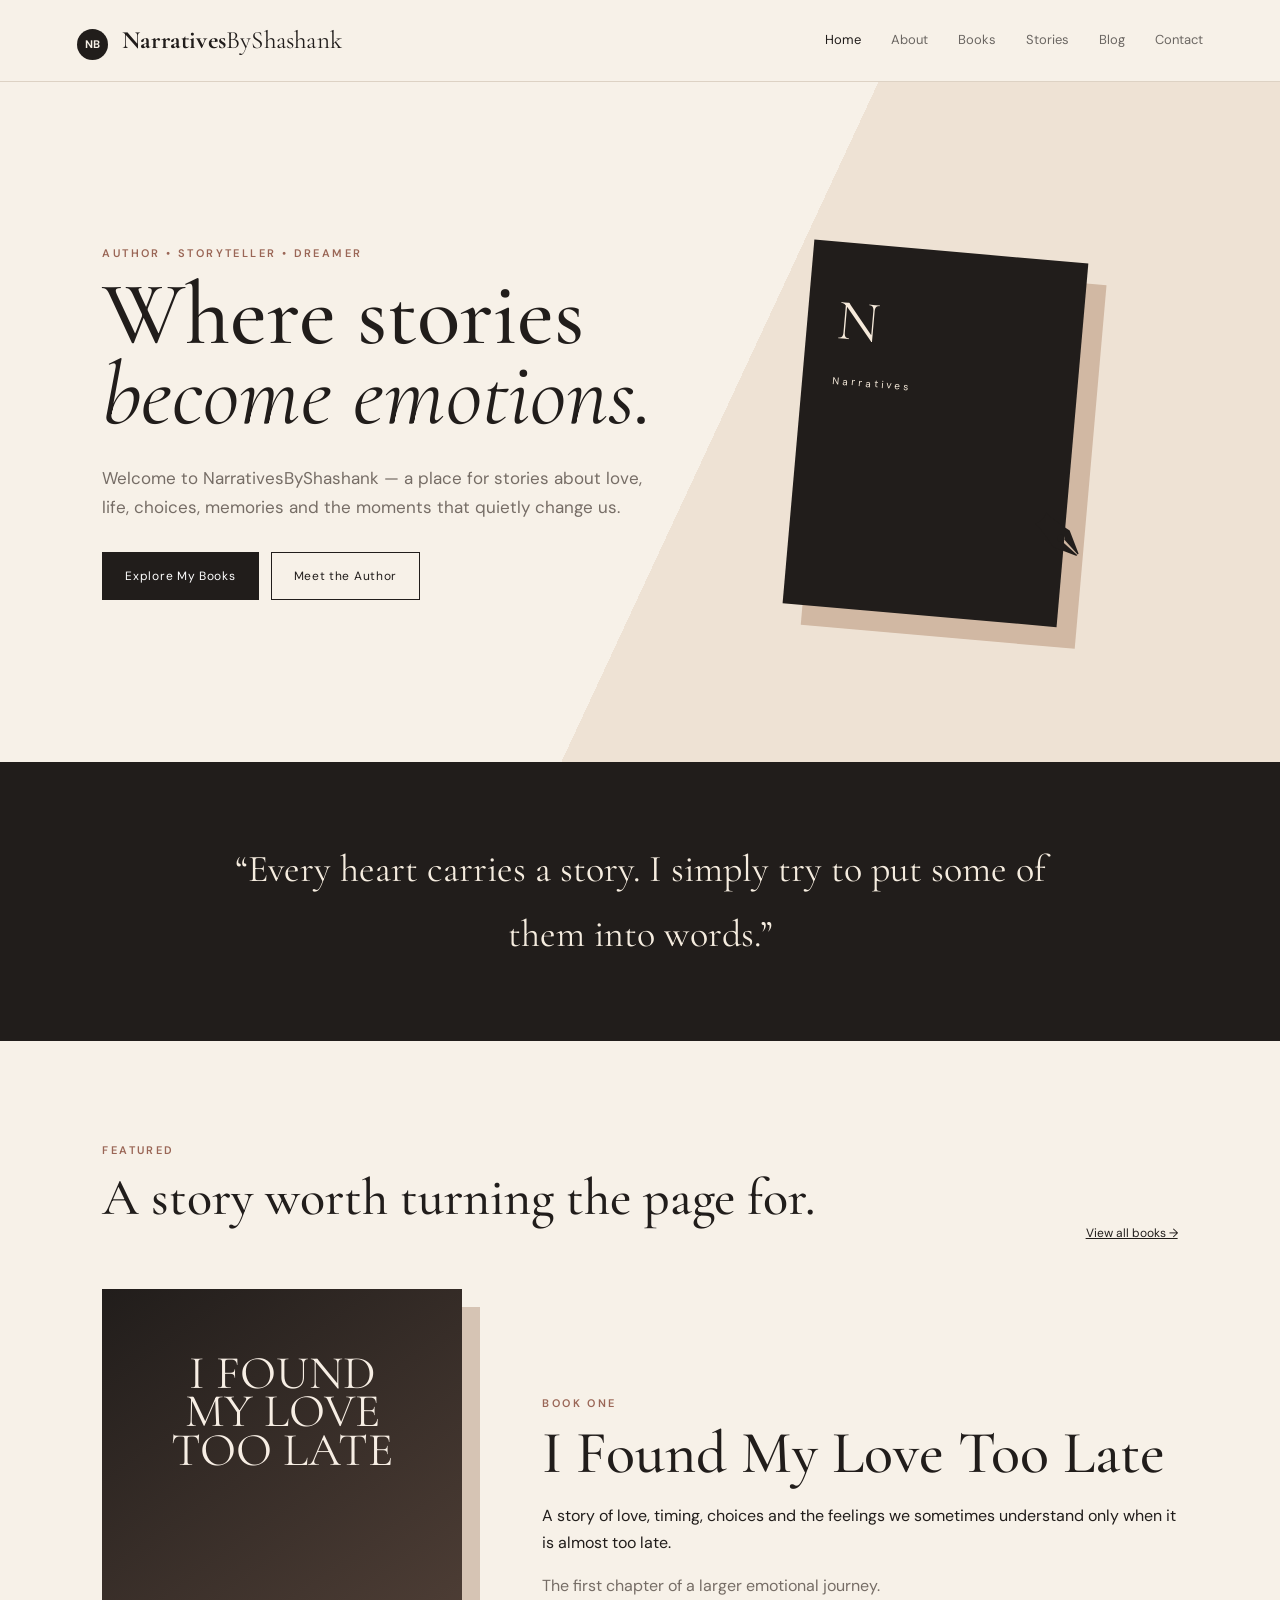
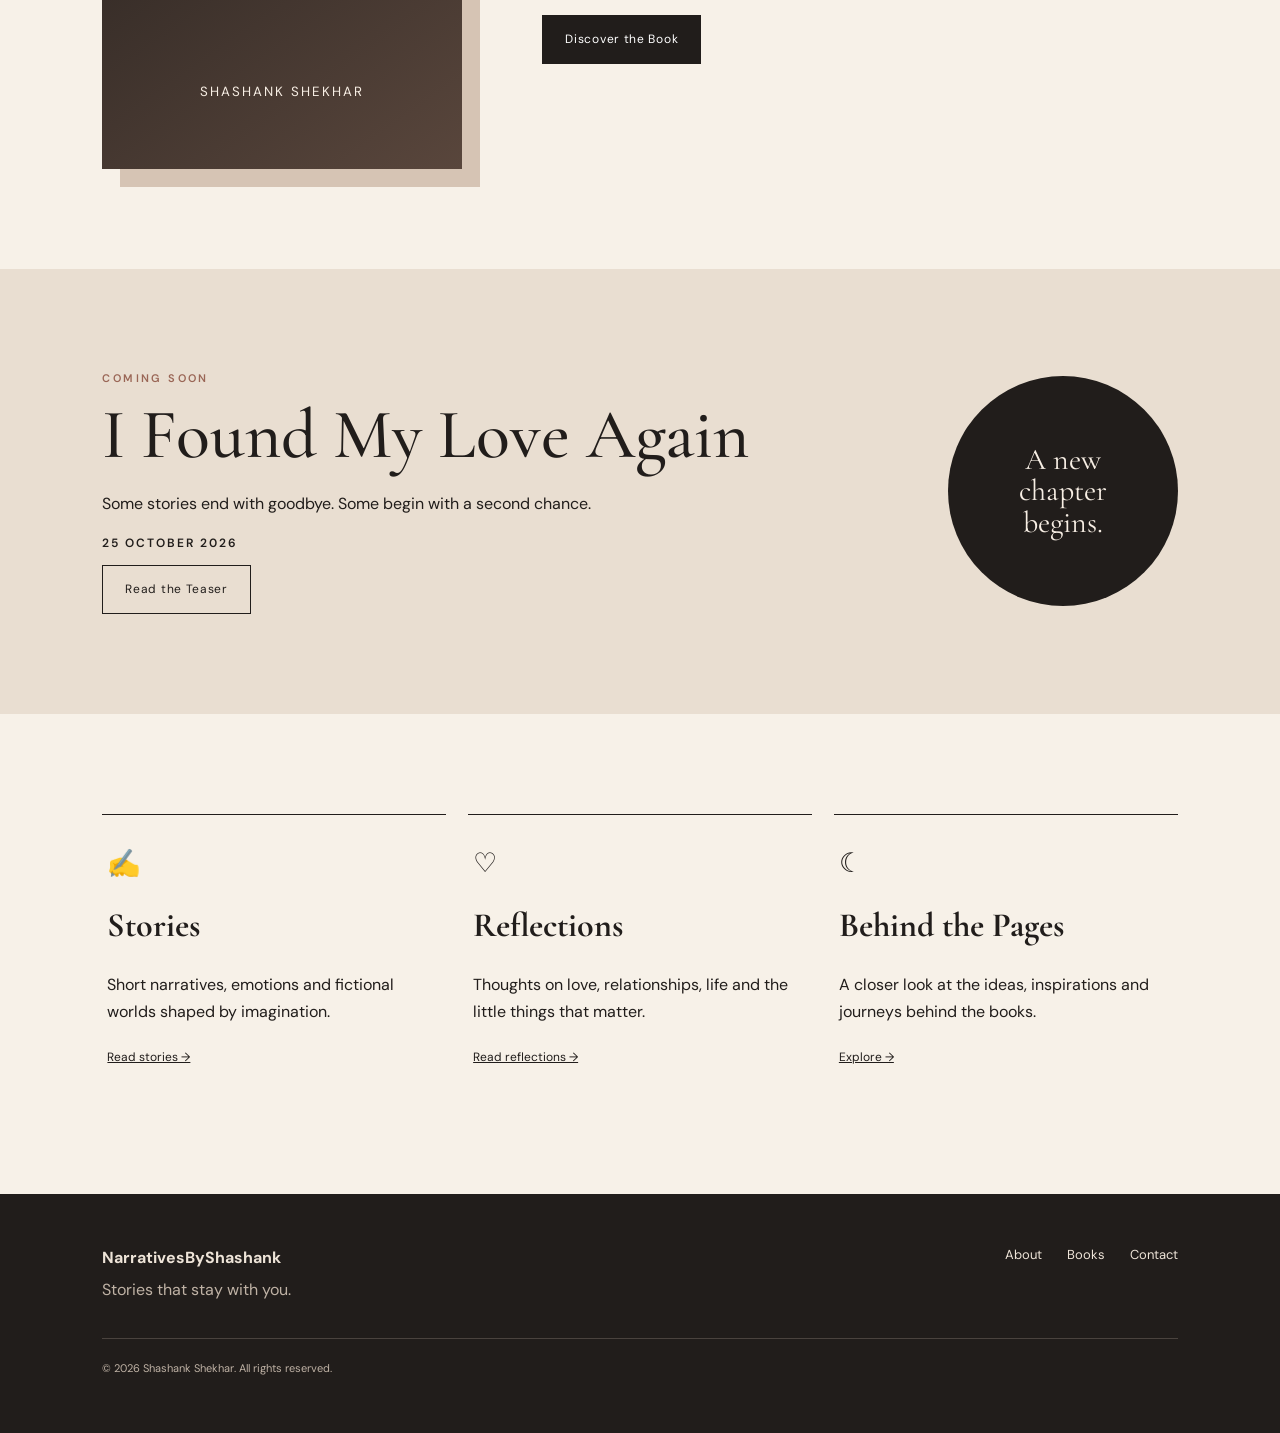
==== index.html @ 93215d60 "index.html" ====
<!doctype html>
<html lang="en">
<head>
<meta charset="utf-8">
<meta name="viewport" content="width=device-width, initial-scale=1">
<title>NarrativesByShashank | Author & Storyteller</title>
<meta name="description" content="NarrativesByShashank — stories, books, poetry and reflections by author Shashank Shekhar.">
<link rel="stylesheet" href="style.css">
</head>
<body>
<header class="site-header">
  <a class="brand" href="index.html"><span>NB</span> Narratives<span>ByShashank</span></a>
  <button class="menu" aria-label="Open menu">☰</button>
  <nav>
    <a class="active" href="index.html">Home</a>
    <a href="about.html">About</a>
    <a href="books.html">Books</a>
    <a href="stories.html">Stories</a>
    <a href="blog.html">Blog</a>
    <a href="contact.html">Contact</a>
  </nav>
</header>

<main>
<section class="hero">
  <div class="hero-copy">
    <p class="eyebrow">AUTHOR • STORYTELLER • DREAMER</p>
    <h1>Where stories<br><em>become emotions.</em></h1>
    <p class="lead">Welcome to NarrativesByShashank — a place for stories about love, life, choices, memories and the moments that quietly change us.</p>
    <div class="actions"><a class="btn dark" href="books.html">Explore My Books</a><a class="btn light" href="about.html">Meet the Author</a></div>
  </div>
  <div class="hero-art">
    <div class="book-stack"><div class="book">N<br><small>Narratives</small></div><div class="pen">✒</div></div>
  </div>
</section>

<section class="quote"><p>“Every heart carries a story. I simply try to put some of them into words.”</p></section>

<section class="section">
  <div class="section-head"><div><p class="eyebrow">FEATURED</p><h2>A story worth turning the page for.</h2></div><a href="books.html" class="text-link">View all books →</a></div>
  <div class="book-feature">
    <div class="cover-placeholder"><span>I FOUND<br>MY LOVE<br>TOO LATE</span><small>SHASHANK SHEKHAR</small></div>
    <div class="book-info"><p class="eyebrow">BOOK ONE</p><h3>I Found My Love Too Late</h3><p>A story of love, timing, choices and the feelings we sometimes understand only when it is almost too late.</p><p class="muted">The first chapter of a larger emotional journey.</p><a class="btn dark" href="books.html">Discover the Book</a></div>
  </div>
</section>

<section class="section upcoming">
  <div><p class="eyebrow">COMING SOON</p><h2>I Found My Love Again</h2><p>Some stories end with goodbye. Some begin with a second chance.</p><p class="date">25 OCTOBER 2026</p><a class="btn outline" href="books.html">Read the Teaser</a></div>
  <div class="circle-note">A new<br>chapter<br>begins.</div>
</section>

<section class="section cards">
  <article><span>✍</span><h3>Stories</h3><p>Short narratives, emotions and fictional worlds shaped by imagination.</p><a href="stories.html">Read stories →</a></article>
  <article><span>♡</span><h3>Reflections</h3><p>Thoughts on love, relationships, life and the little things that matter.</p><a href="blog.html">Read reflections →</a></article>
  <article><span>☾</span><h3>Behind the Pages</h3><p>A closer look at the ideas, inspirations and journeys behind the books.</p><a href="blog.html">Explore →</a></article>
</section>
</main>

<footer><div><strong>NarrativesByShashank</strong><p>Stories that stay with you.</p></div><div><a href="about.html">About</a><a href="books.html">Books</a><a href="contact.html">Contact</a></div><p class="copyright">© 2026 Shashank Shekhar. All rights reserved.</p></footer>
<script src="script.js"></script>
</body>
</html>
---- style.css ----
@import url('https://fonts.googleapis.com/css2?family=Cormorant+Garamond:wght@400;500;600;700&family=DM+Sans:wght@400;500;600&display=swap');
:root{--ink:#211d1b;--cream:#f7f1e8;--paper:#fffaf2;--muted:#766d66;--line:#ddd2c4;--accent:#9a6656}*{box-sizing:border-box}body{margin:0;color:var(--ink);background:var(--cream);font-family:'DM Sans',sans-serif;line-height:1.7}a{color:inherit;text-decoration:none}.site-header{height:82px;padding:0 6vw;display:flex;align-items:center;justify-content:space-between;border-bottom:1px solid var(--line);background:rgba(247,241,232,.94);position:sticky;top:0;z-index:10;backdrop-filter:blur(10px)}.brand{font-family:'Cormorant Garamond',serif;font-size:25px;font-weight:700;letter-spacing:.2px}.brand span:first-child{display:inline-grid;place-items:center;background:var(--ink);color:var(--cream);font-family:'DM Sans';font-size:11px;width:31px;height:31px;border-radius:50%;margin-right:8px}.brand span:last-child{font-weight:400}nav{display:flex;gap:30px;font-size:13px}nav a{opacity:.65}nav a:hover,nav .active{opacity:1}.menu{display:none;border:0;background:none;font-size:25px}.hero{min-height:680px;padding:90px 8vw;display:grid;grid-template-columns:1.1fr .9fr;align-items:center;gap:60px;background:linear-gradient(115deg,#f7f1e8 55%,#eee2d4 55%)}.eyebrow{font-size:11px;letter-spacing:2.4px;font-weight:600;color:var(--accent);margin:0 0 12px}.hero h1,.page-hero h1{font-family:'Cormorant Garamond',serif;font-size:clamp(58px,7vw,100px);line-height:.9;margin:0 0 28px;font-weight:500}.hero h1 em,.page-hero h1 em{font-weight:400}.lead{max-width:590px;font-size:17px;color:var(--muted)}.actions{display:flex;gap:12px;margin-top:30px;flex-wrap:wrap}.btn{display:inline-block;padding:13px 22px;border:1px solid var(--ink);font-size:12px;letter-spacing:.7px}.btn.dark{background:var(--ink);color:white}.btn.light,.btn.outline{background:transparent}.hero-art{display:grid;place-items:center}.book-stack{position:relative;width:300px;height:390px;transform:rotate(5deg)}.book{position:absolute;inset:25px 25px 0 0;background:var(--ink);color:#f6eadb;padding:55px 30px;font-family:'Cormorant Garamond';font-size:58px;line-height:.8;box-shadow:20px 20px 0 #d1b8a3}.book small{font-family:'DM Sans';font-size:10px;letter-spacing:3px}.pen{position:absolute;right:0;bottom:25px;font-size:75px;transform:rotate(40deg)}.quote{padding:75px 10vw;text-align:center;background:var(--ink);color:#f5ecdf}.quote p{font-family:'Cormorant Garamond';font-size:38px;max-width:850px;margin:auto}.section{padding:100px 8vw}.section-head{display:flex;justify-content:space-between;align-items:end;margin-bottom:45px}.section h2{font-family:'Cormorant Garamond';font-size:52px;line-height:1;margin:0 0 20px;font-weight:500}.text-link,.cards a,.article-grid a{font-size:12px;text-decoration:underline}.book-feature,.book-row{display:grid;grid-template-columns:360px 1fr;gap:80px;align-items:center}.cover-placeholder{height:480px;background:linear-gradient(145deg,#211d1b,#59463c);color:#f7eee4;padding:65px 35px;display:flex;flex-direction:column;justify-content:space-between;text-align:center;box-shadow:18px 18px 0 #d6c4b4}.cover-placeholder span{font-family:'Cormorant Garamond';font-size:47px;line-height:.82}.cover-placeholder small{letter-spacing:2px}.book-info h3{font-family:'Cormorant Garamond';font-size:60px;line-height:.95;font-weight:500;margin:0 0 20px}.muted{color:var(--muted)}.upcoming{display:flex;justify-content:space-between;align-items:center;background:#e9ded1}.upcoming h2{font-size:70px}.date{letter-spacing:2px;font-size:12px;font-weight:600}.circle-note{width:230px;height:230px;border-radius:50%;background:var(--ink);color:#f7eee4;display:grid;place-items:center;text-align:center;font-family:'Cormorant Garamond';font-size:30px;line-height:1.05}.cards,.article-grid{display:grid;grid-template-columns:repeat(3,1fr);gap:22px}.cards article,.article-grid article{border-top:1px solid var(--ink);padding:25px 5px}.cards span{font-size:27px}.cards h3,.article-grid h2{font-family:'Cormorant Garamond';font-size:34px;margin:12px 0}.page-hero{padding:115px 8vw 95px;border-bottom:1px solid var(--line)}.page-hero p:last-child{max-width:620px;color:var(--muted);font-size:17px}.two-col{display:grid;grid-template-columns:380px 1fr;gap:90px;align-items:center}.portrait{height:500px;background:linear-gradient(150deg,#cdb5a0,#7d6458);display:grid;place-items:center;color:white;font-family:'Cormorant Garamond';font-size:40px;text-align:center;box-shadow:18px 18px 0 #d6c4b4}.book-list{display:grid;gap:110px}.reverse{grid-template-columns:1fr 360px}.second{background:linear-gradient(145deg,#4a3028,#a57660)}.contact{display:grid;grid-template-columns:1fr 1fr;gap:100px}.contact form{display:grid;gap:14px}input,textarea{width:100%;padding:15px;border:1px solid var(--line);background:var(--paper);font:inherit;outline:none}textarea{resize:vertical}footer{padding:50px 8vw;background:var(--ink);color:#eee4d8;display:grid;grid-template-columns:1fr auto;gap:25px}footer p{margin:5px 0;color:#bfb2a5}footer div:nth-child(2){display:flex;gap:25px;font-size:13px}.copyright{grid-column:1/-1;font-size:11px!important;border-top:1px solid #4a433e;padding-top:20px}@media(max-width:800px){.site-header{height:70px}.menu{display:block}nav{display:none;position:absolute;top:70px;left:0;right:0;background:var(--cream);padding:20px 7vw;flex-direction:column;gap:16px;border-bottom:1px solid var(--line)}nav.open{display:flex}.hero{grid-template-columns:1fr;padding:65px 7vw;min-height:auto}.hero-art{display:none}.hero h1,.page-hero h1{font-size:60px}.section{padding:70px 7vw}.section-head{display:block}.book-feature,.book-row,.reverse,.two-col,.contact{grid-template-columns:1fr;gap:45px}.cover-placeholder,.portrait{height:420px;max-width:330px}.upcoming{display:block}.circle-note{margin-top:45px}.cards,.article-grid{grid-template-columns:1fr}.upcoming h2{font-size:55px}.quote p{font-size:30px}footer{grid-template-columns:1fr}footer div:nth-child(2){flex-wrap:wrap}.book-info h3{font-size:48px}}
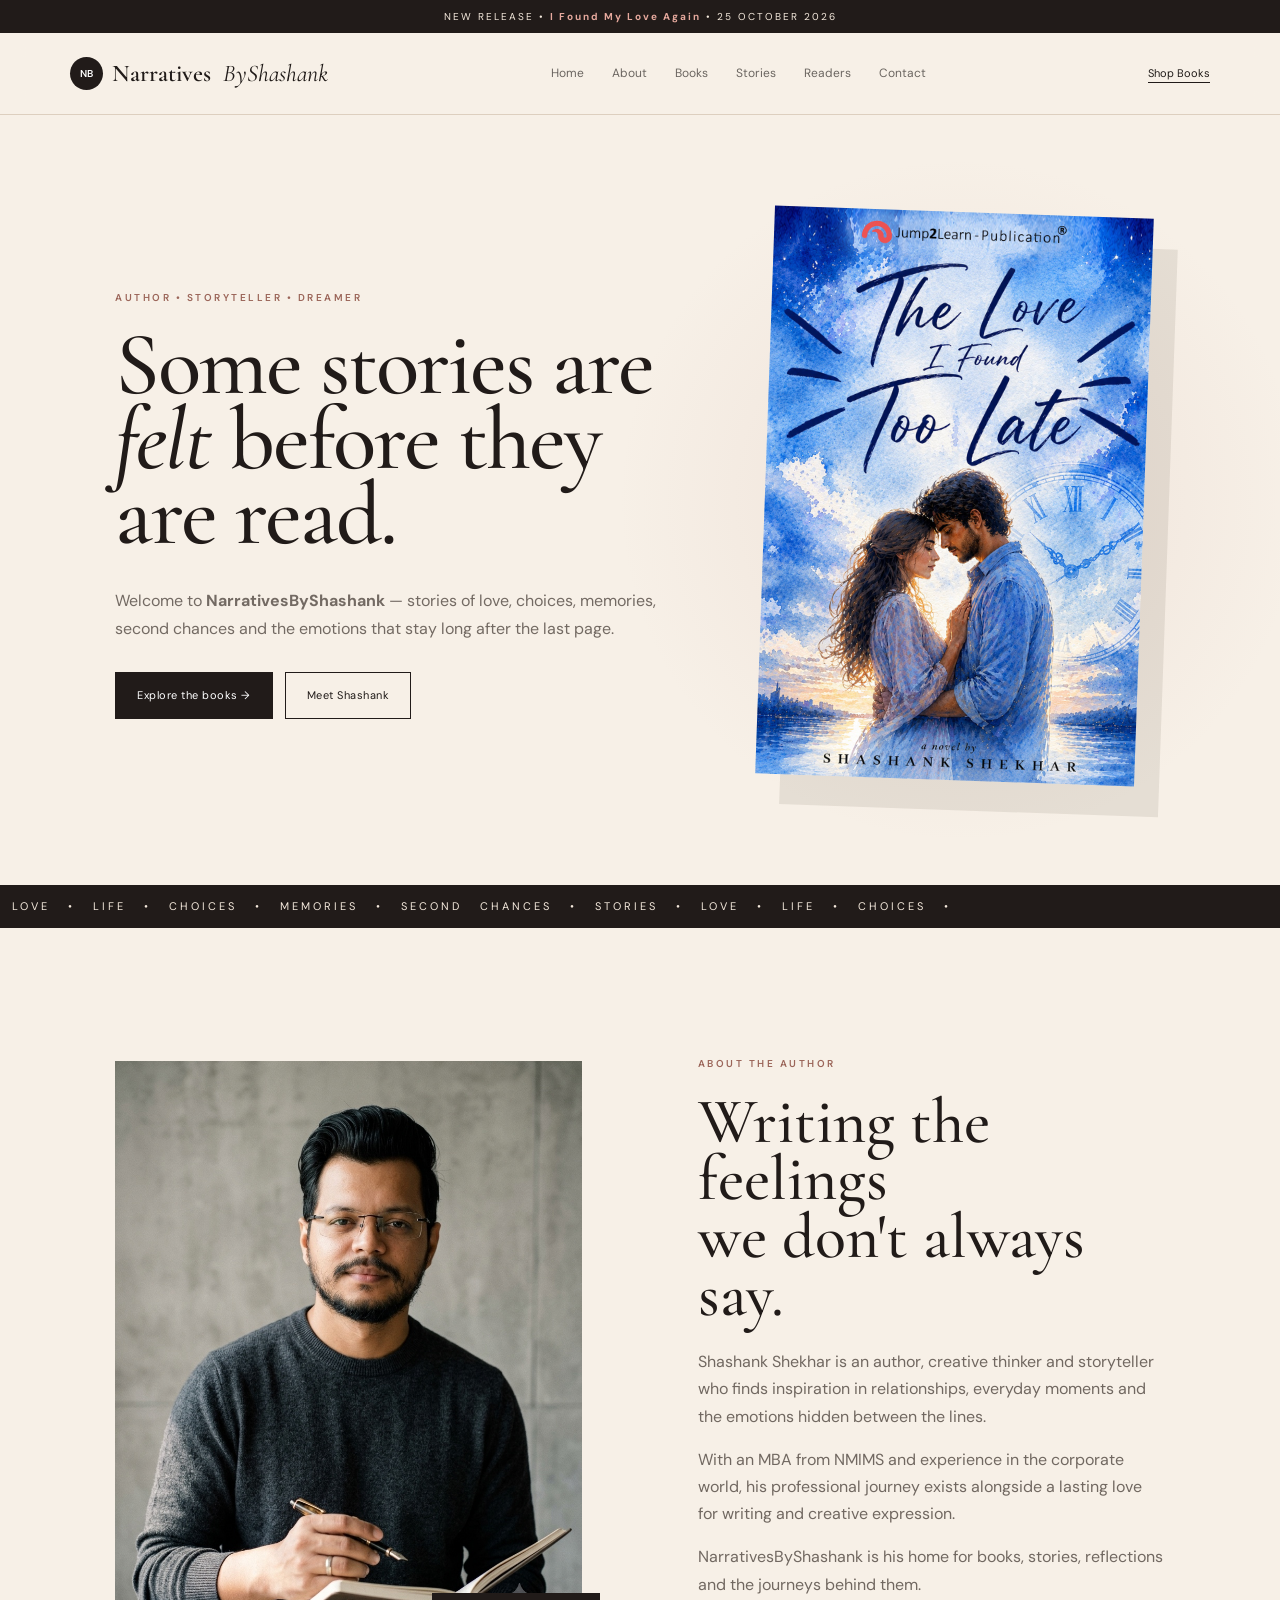
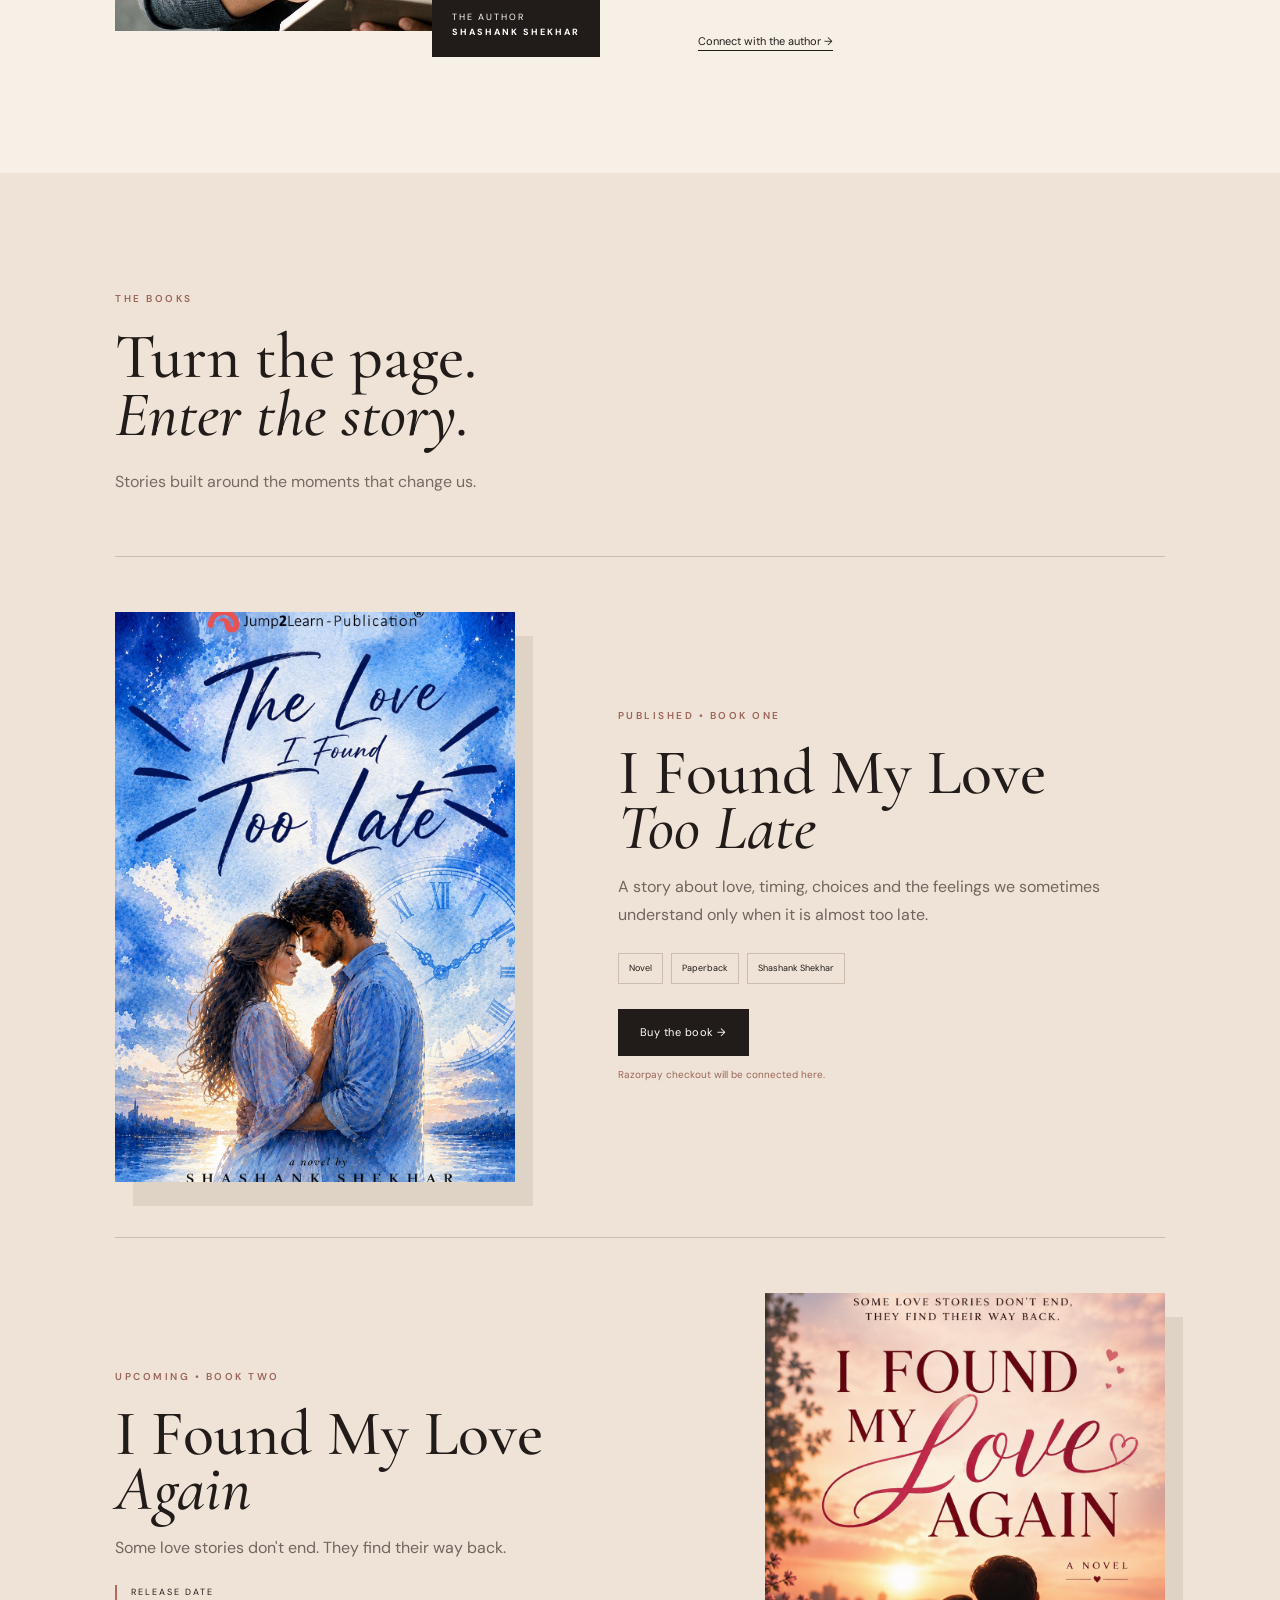
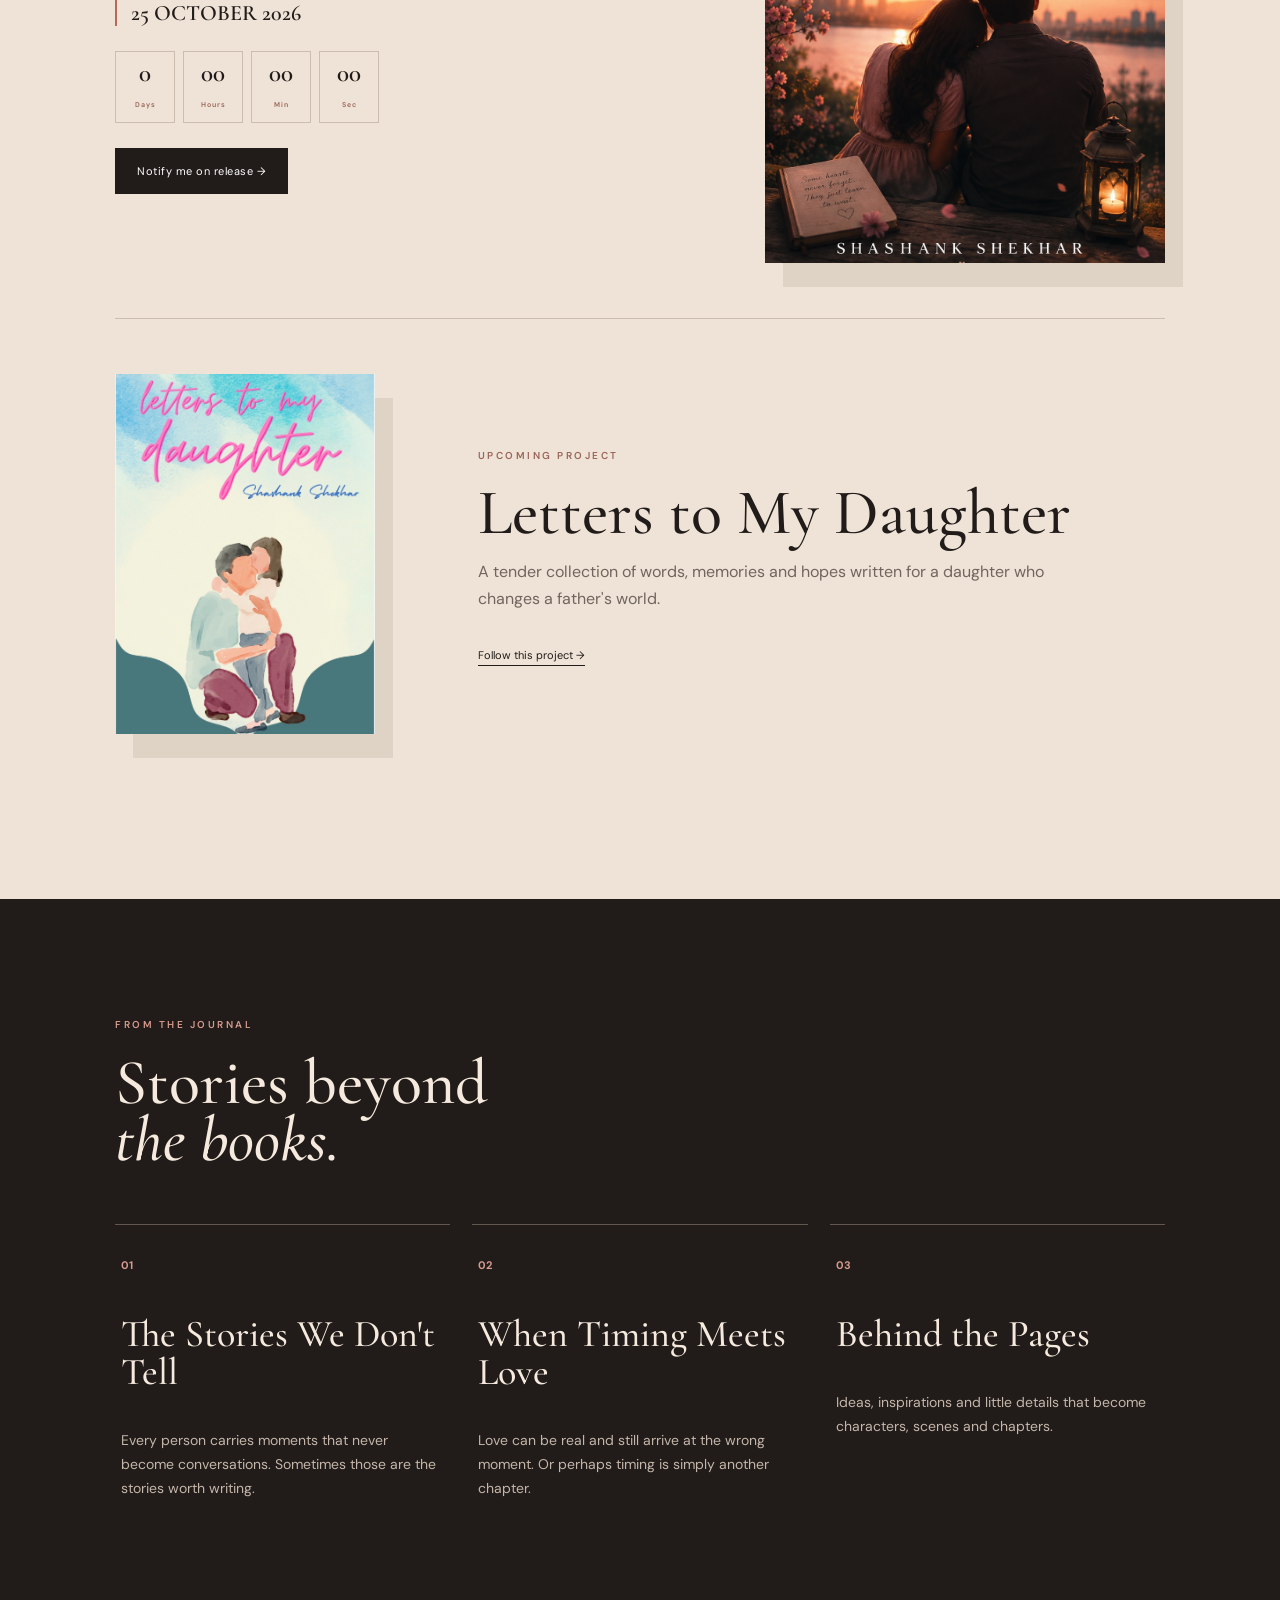
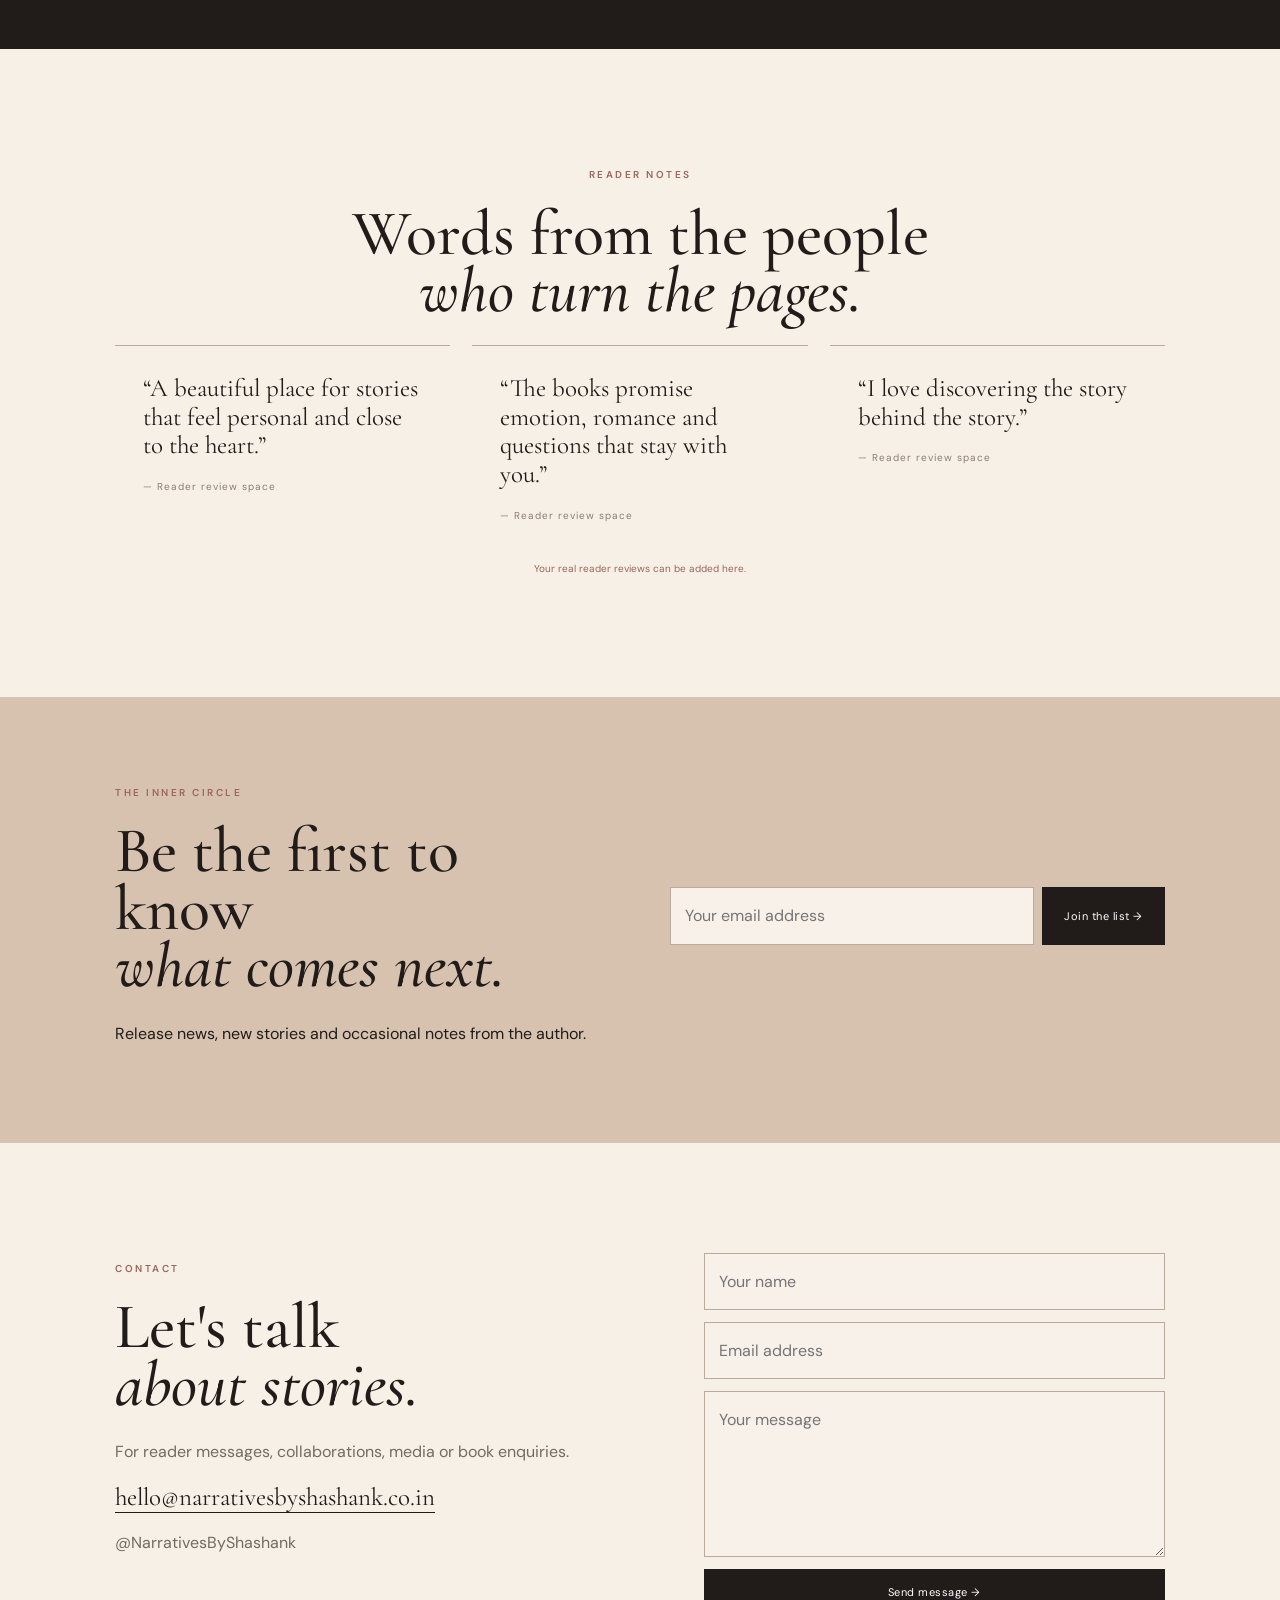
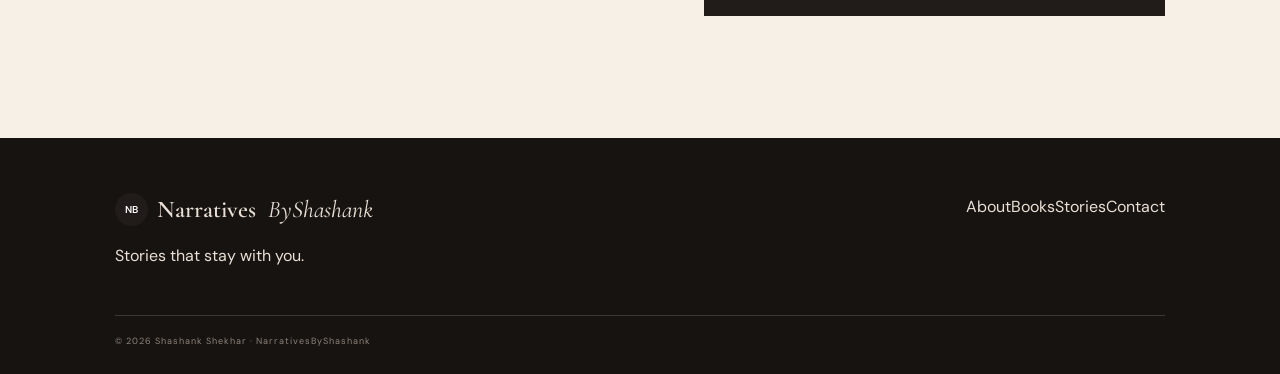
==== commit 4840a071: "Add files via upload" ====
--- a/index.html
+++ b/index.html
@@ -1,62 +1,14 @@
-<!doctype html>
-<html lang="en">
-<head>
-<meta charset="utf-8">
-<meta name="viewport" content="width=device-width, initial-scale=1">
-<title>NarrativesByShashank | Author & Storyteller</title>
-<meta name="description" content="NarrativesByShashank — stories, books, poetry and reflections by author Shashank Shekhar.">
-<link rel="stylesheet" href="style.css">
-</head>
-<body>
-<header class="site-header">
-  <a class="brand" href="index.html"><span>NB</span> Narratives<span>ByShashank</span></a>
-  <button class="menu" aria-label="Open menu">☰</button>
-  <nav>
-    <a class="active" href="index.html">Home</a>
-    <a href="about.html">About</a>
-    <a href="books.html">Books</a>
-    <a href="stories.html">Stories</a>
-    <a href="blog.html">Blog</a>
-    <a href="contact.html">Contact</a>
-  </nav>
-</header>
-
-<main>
-<section class="hero">
-  <div class="hero-copy">
-    <p class="eyebrow">AUTHOR • STORYTELLER • DREAMER</p>
-    <h1>Where stories<br><em>become emotions.</em></h1>
-    <p class="lead">Welcome to NarrativesByShashank — a place for stories about love, life, choices, memories and the moments that quietly change us.</p>
-    <div class="actions"><a class="btn dark" href="books.html">Explore My Books</a><a class="btn light" href="about.html">Meet the Author</a></div>
-  </div>
-  <div class="hero-art">
-    <div class="book-stack"><div class="book">N<br><small>Narratives</small></div><div class="pen">✒</div></div>
-  </div>
-</section>
-
-<section class="quote"><p>“Every heart carries a story. I simply try to put some of them into words.”</p></section>
-
-<section class="section">
-  <div class="section-head"><div><p class="eyebrow">FEATURED</p><h2>A story worth turning the page for.</h2></div><a href="books.html" class="text-link">View all books →</a></div>
-  <div class="book-feature">
-    <div class="cover-placeholder"><span>I FOUND<br>MY LOVE<br>TOO LATE</span><small>SHASHANK SHEKHAR</small></div>
-    <div class="book-info"><p class="eyebrow">BOOK ONE</p><h3>I Found My Love Too Late</h3><p>A story of love, timing, choices and the feelings we sometimes understand only when it is almost too late.</p><p class="muted">The first chapter of a larger emotional journey.</p><a class="btn dark" href="books.html">Discover the Book</a></div>
-  </div>
-</section>
-
-<section class="section upcoming">
-  <div><p class="eyebrow">COMING SOON</p><h2>I Found My Love Again</h2><p>Some stories end with goodbye. Some begin with a second chance.</p><p class="date">25 OCTOBER 2026</p><a class="btn outline" href="books.html">Read the Teaser</a></div>
-  <div class="circle-note">A new<br>chapter<br>begins.</div>
-</section>
-
-<section class="section cards">
-  <article><span>✍</span><h3>Stories</h3><p>Short narratives, emotions and fictional worlds shaped by imagination.</p><a href="stories.html">Read stories →</a></article>
-  <article><span>♡</span><h3>Reflections</h3><p>Thoughts on love, relationships, life and the little things that matter.</p><a href="blog.html">Read reflections →</a></article>
-  <article><span>☾</span><h3>Behind the Pages</h3><p>A closer look at the ideas, inspirations and journeys behind the books.</p><a href="blog.html">Explore →</a></article>
-</section>
-</main>
-
-<footer><div><strong>NarrativesByShashank</strong><p>Stories that stay with you.</p></div><div><a href="about.html">About</a><a href="books.html">Books</a><a href="contact.html">Contact</a></div><p class="copyright">© 2026 Shashank Shekhar. All rights reserved.</p></footer>
-<script src="script.js"></script>
-</body>
-</html>+<!doctype html><html lang="en"><head><meta charset="utf-8"><meta name="viewport" content="width=device-width,initial-scale=1"><title>NarrativesByShashank | Stories That Stay</title><meta name="description" content="Official author website of Shashank Shekhar."><link rel="preconnect" href="https://fonts.googleapis.com"><link href="https://fonts.googleapis.com/css2?family=Cormorant+Garamond:wght@400;500;600;700&family=DM+Sans:wght@400;500;600&display=swap" rel="stylesheet"><link rel="stylesheet" href="style.css"></head><body>
+<div class="top">NEW RELEASE • <b>I Found My Love Again</b> • 25 OCTOBER 2026</div><header><a class="logo" href="#home"><b>NB</b> Narratives<em>ByShashank</em></a><button id="menu">☰</button><nav><a href="#home">Home</a><a href="#about">About</a><a href="#books">Books</a><a href="#stories">Stories</a><a href="#reviews">Readers</a><a href="#contact">Contact</a></nav><a class="shop" href="#books">Shop Books</a></header>
+<main id="home"><section class="hero"><div><small>AUTHOR • STORYTELLER • DREAMER</small><h1>Some stories are<br><i>felt</i> before they<br>are read.</h1><p>Welcome to <b>NarrativesByShashank</b> — stories of love, choices, memories, second chances and the emotions that stay long after the last page.</p><div class="actions"><a class="btn dark" href="#books">Explore the books →</a><a class="btn" href="#about">Meet Shashank</a></div></div><div class="hero-cover"><img src="assets/book-1.jpg" alt="I Found My Love Too Late"></div></section>
+<div class="marquee">LOVE • LIFE • CHOICES • MEMORIES • SECOND CHANCES • STORIES • LOVE • LIFE • CHOICES •</div>
+<section id="about" class="about"><div class="photo"><img src="assets/author.jpg" alt="Shashank Shekhar, author"><span>THE AUTHOR<br><b>SHASHANK SHEKHAR</b></span></div><div><small>ABOUT THE AUTHOR</small><h2>Writing the feelings<br>we don't always say.</h2><p>Shashank Shekhar is an author, creative thinker and storyteller who finds inspiration in relationships, everyday moments and the emotions hidden between the lines.</p><p>With an MBA from NMIMS and experience in the corporate world, his professional journey exists alongside a lasting love for writing and creative expression.</p><p>NarrativesByShashank is his home for books, stories, reflections and the journeys behind them.</p><a class="line" href="#contact">Connect with the author →</a></div></section>
+<section id="books" class="books"><div class="intro"><small>THE BOOKS</small><h2>Turn the page.<br><i>Enter the story.</i></h2><p>Stories built around the moments that change us.</p></div>
+<article class="book"><img src="assets/book-1.jpg" alt="I Found My Love Too Late"><div><small>PUBLISHED • BOOK ONE</small><h3>I Found My Love<br><i>Too Late</i></h3><p>A story about love, timing, choices and the feelings we sometimes understand only when it is almost too late.</p><div class="tags"><span>Novel</span><span>Paperback</span><span>Shashank Shekhar</span></div><button class="btn dark buy">Buy the book →</button><p class="note">Razorpay checkout will be connected here.</p></div></article>
+<article class="book reverse"><div><small>UPCOMING • BOOK TWO</small><h3>I Found My Love<br><i>Again</i></h3><p>Some love stories don't end. They find their way back.</p><div class="release">RELEASE DATE<strong>25 OCTOBER 2026</strong></div><div id="count"></div><a class="btn dark" href="#contact">Notify me on release →</a></div><img src="assets/book-2.jpg" alt="I Found My Love Again"></article>
+<article class="book smallbook"><img src="assets/letter-to-my-daughter.jpg" alt="Letters to my daughter"><div><small>UPCOMING PROJECT</small><h3>Letters to My Daughter</h3><p>A tender collection of words, memories and hopes written for a daughter who changes a father's world.</p><a class="line" href="#contact">Follow this project →</a></div></article></section>
+<section id="stories" class="darksection"><small>FROM THE JOURNAL</small><h2>Stories beyond<br><i>the books.</i></h2><div class="grid"><article><b>01</b><h3>The Stories We Don't Tell</h3><p>Every person carries moments that never become conversations. Sometimes those are the stories worth writing.</p></article><article><b>02</b><h3>When Timing Meets Love</h3><p>Love can be real and still arrive at the wrong moment. Or perhaps timing is simply another chapter.</p></article><article><b>03</b><h3>Behind the Pages</h3><p>Ideas, inspirations and little details that become characters, scenes and chapters.</p></article></div></section>
+<section id="reviews" class="reviews"><small>READER NOTES</small><h2>Words from the people<br><i>who turn the pages.</i></h2><div class="grid"><blockquote>“A beautiful place for stories that feel personal and close to the heart.”<cite>— Reader review space</cite></blockquote><blockquote>“The books promise emotion, romance and questions that stay with you.”<cite>— Reader review space</cite></blockquote><blockquote>“I love discovering the story behind the story.”<cite>— Reader review space</cite></blockquote></div><p class="note">Your real reader reviews can be added here.</p></section>
+<section class="newsletter"><div><small>THE INNER CIRCLE</small><h2>Be the first to know<br><i>what comes next.</i></h2><p>Release news, new stories and occasional notes from the author.</p></div><form onsubmit="subscribe(event)"><input required type="email" placeholder="Your email address"><button class="btn dark">Join the list →</button><small id="submsg"></small></form></section>
+<section id="contact" class="contact"><div><small>CONTACT</small><h2>Let's talk<br><i>about stories.</i></h2><p>For reader messages, collaborations, media or book enquiries.</p><a class="email" href="mailto:hello@narrativesbyshashank.co.in">hello@narrativesbyshashank.co.in</a><p>@NarrativesByShashank</p></div><form onsubmit="contactForm(event)"><input required placeholder="Your name"><input required type="email" placeholder="Email address"><textarea required rows="5" placeholder="Your message"></textarea><button class="btn dark">Send message →</button><small id="contactmsg"></small></form></section></main>
+<footer><div><a class="logo" href="#home"><b>NB</b> Narratives<em>ByShashank</em></a><p>Stories that stay with you.</p></div><div class="links"><a href="#about">About</a><a href="#books">Books</a><a href="#stories">Stories</a><a href="#contact">Contact</a></div><div class="copy">© 2026 Shashank Shekhar · NarrativesByShashank</div></footer><div id="toast"></div><script src="script.js"></script></body></html>
--- a/style.css
+++ b/style.css
@@ -1,2 +1 @@
-@import url('https://fonts.googleapis.com/css2?family=Cormorant+Garamond:wght@400;500;600;700&family=DM+Sans:wght@400;500;600&display=swap');
-:root{--ink:#211d1b;--cream:#f7f1e8;--paper:#fffaf2;--muted:#766d66;--line:#ddd2c4;--accent:#9a6656}*{box-sizing:border-box}body{margin:0;color:var(--ink);background:var(--cream);font-family:'DM Sans',sans-serif;line-height:1.7}a{color:inherit;text-decoration:none}.site-header{height:82px;padding:0 6vw;display:flex;align-items:center;justify-content:space-between;border-bottom:1px solid var(--line);background:rgba(247,241,232,.94);position:sticky;top:0;z-index:10;backdrop-filter:blur(10px)}.brand{font-family:'Cormorant Garamond',serif;font-size:25px;font-weight:700;letter-spacing:.2px}.brand span:first-child{display:inline-grid;place-items:center;background:var(--ink);color:var(--cream);font-family:'DM Sans';font-size:11px;width:31px;height:31px;border-radius:50%;margin-right:8px}.brand span:last-child{font-weight:400}nav{display:flex;gap:30px;font-size:13px}nav a{opacity:.65}nav a:hover,nav .active{opacity:1}.menu{display:none;border:0;background:none;font-size:25px}.hero{min-height:680px;padding:90px 8vw;display:grid;grid-template-columns:1.1fr .9fr;align-items:center;gap:60px;background:linear-gradient(115deg,#f7f1e8 55%,#eee2d4 55%)}.eyebrow{font-size:11px;letter-spacing:2.4px;font-weight:600;color:var(--accent);margin:0 0 12px}.hero h1,.page-hero h1{font-family:'Cormorant Garamond',serif;font-size:clamp(58px,7vw,100px);line-height:.9;margin:0 0 28px;font-weight:500}.hero h1 em,.page-hero h1 em{font-weight:400}.lead{max-width:590px;font-size:17px;color:var(--muted)}.actions{display:flex;gap:12px;margin-top:30px;flex-wrap:wrap}.btn{display:inline-block;padding:13px 22px;border:1px solid var(--ink);font-size:12px;letter-spacing:.7px}.btn.dark{background:var(--ink);color:white}.btn.light,.btn.outline{background:transparent}.hero-art{display:grid;place-items:center}.book-stack{position:relative;width:300px;height:390px;transform:rotate(5deg)}.book{position:absolute;inset:25px 25px 0 0;background:var(--ink);color:#f6eadb;padding:55px 30px;font-family:'Cormorant Garamond';font-size:58px;line-height:.8;box-shadow:20px 20px 0 #d1b8a3}.book small{font-family:'DM Sans';font-size:10px;letter-spacing:3px}.pen{position:absolute;right:0;bottom:25px;font-size:75px;transform:rotate(40deg)}.quote{padding:75px 10vw;text-align:center;background:var(--ink);color:#f5ecdf}.quote p{font-family:'Cormorant Garamond';font-size:38px;max-width:850px;margin:auto}.section{padding:100px 8vw}.section-head{display:flex;justify-content:space-between;align-items:end;margin-bottom:45px}.section h2{font-family:'Cormorant Garamond';font-size:52px;line-height:1;margin:0 0 20px;font-weight:500}.text-link,.cards a,.article-grid a{font-size:12px;text-decoration:underline}.book-feature,.book-row{display:grid;grid-template-columns:360px 1fr;gap:80px;align-items:center}.cover-placeholder{height:480px;background:linear-gradient(145deg,#211d1b,#59463c);color:#f7eee4;padding:65px 35px;display:flex;flex-direction:column;justify-content:space-between;text-align:center;box-shadow:18px 18px 0 #d6c4b4}.cover-placeholder span{font-family:'Cormorant Garamond';font-size:47px;line-height:.82}.cover-placeholder small{letter-spacing:2px}.book-info h3{font-family:'Cormorant Garamond';font-size:60px;line-height:.95;font-weight:500;margin:0 0 20px}.muted{color:var(--muted)}.upcoming{display:flex;justify-content:space-between;align-items:center;background:#e9ded1}.upcoming h2{font-size:70px}.date{letter-spacing:2px;font-size:12px;font-weight:600}.circle-note{width:230px;height:230px;border-radius:50%;background:var(--ink);color:#f7eee4;display:grid;place-items:center;text-align:center;font-family:'Cormorant Garamond';font-size:30px;line-height:1.05}.cards,.article-grid{display:grid;grid-template-columns:repeat(3,1fr);gap:22px}.cards article,.article-grid article{border-top:1px solid var(--ink);padding:25px 5px}.cards span{font-size:27px}.cards h3,.article-grid h2{font-family:'Cormorant Garamond';font-size:34px;margin:12px 0}.page-hero{padding:115px 8vw 95px;border-bottom:1px solid var(--line)}.page-hero p:last-child{max-width:620px;color:var(--muted);font-size:17px}.two-col{display:grid;grid-template-columns:380px 1fr;gap:90px;align-items:center}.portrait{height:500px;background:linear-gradient(150deg,#cdb5a0,#7d6458);display:grid;place-items:center;color:white;font-family:'Cormorant Garamond';font-size:40px;text-align:center;box-shadow:18px 18px 0 #d6c4b4}.book-list{display:grid;gap:110px}.reverse{grid-template-columns:1fr 360px}.second{background:linear-gradient(145deg,#4a3028,#a57660)}.contact{display:grid;grid-template-columns:1fr 1fr;gap:100px}.contact form{display:grid;gap:14px}input,textarea{width:100%;padding:15px;border:1px solid var(--line);background:var(--paper);font:inherit;outline:none}textarea{resize:vertical}footer{padding:50px 8vw;background:var(--ink);color:#eee4d8;display:grid;grid-template-columns:1fr auto;gap:25px}footer p{margin:5px 0;color:#bfb2a5}footer div:nth-child(2){display:flex;gap:25px;font-size:13px}.copyright{grid-column:1/-1;font-size:11px!important;border-top:1px solid #4a433e;padding-top:20px}@media(max-width:800px){.site-header{height:70px}.menu{display:block}nav{display:none;position:absolute;top:70px;left:0;right:0;background:var(--cream);padding:20px 7vw;flex-direction:column;gap:16px;border-bottom:1px solid var(--line)}nav.open{display:flex}.hero{grid-template-columns:1fr;padding:65px 7vw;min-height:auto}.hero-art{display:none}.hero h1,.page-hero h1{font-size:60px}.section{padding:70px 7vw}.section-head{display:block}.book-feature,.book-row,.reverse,.two-col,.contact{grid-template-columns:1fr;gap:45px}.cover-placeholder,.portrait{height:420px;max-width:330px}.upcoming{display:block}.circle-note{margin-top:45px}.cards,.article-grid{grid-template-columns:1fr}.upcoming h2{font-size:55px}.quote p{font-size:30px}footer{grid-template-columns:1fr}footer div:nth-child(2){flex-wrap:wrap}.book-info h3{font-size:48px}}
+*{box-sizing:border-box}html{scroll-behavior:smooth}body{margin:0;background:#f7f0e7;color:#211b19;font-family:'DM Sans',sans-serif;line-height:1.7}a{text-decoration:none;color:inherit}button,input,textarea{font:inherit}.top{background:#211b19;color:#f5eadd;text-align:center;font-size:10px;letter-spacing:2px;padding:8px}.top b{color:#e6a99d}header{height:82px;padding:0 5.5vw;display:flex;align-items:center;justify-content:space-between;border-bottom:1px solid #ddcfbf;background:#f7f0e7ee;position:sticky;top:0;z-index:10;backdrop-filter:blur(12px)}.logo{font:600 24px 'Cormorant Garamond';display:flex;align-items:center;gap:9px}.logo b{font:600 10px 'DM Sans';display:grid;place-items:center;width:33px;height:33px;border-radius:50%;background:#211b19;color:#fff}.logo em{font-weight:400;margin-left:3px}nav{display:flex;gap:28px;font-size:12px}nav a{opacity:.65}nav a:hover{opacity:1}.shop{font-size:11px;border-bottom:1px solid}.hero{min-height:770px;padding:80px 9vw;display:grid;grid-template-columns:1.15fr .85fr;align-items:center;gap:60px;background:radial-gradient(circle at 75% 50%,#caa69c33,transparent 33%)}small{font-size:10px;letter-spacing:2.5px;font-weight:600;color:#9b6559}.hero h1{font:500 clamp(58px,7vw,105px)/.84 'Cormorant Garamond';margin:18px 0 35px;letter-spacing:-2px}.hero p{max-width:600px;color:#736a63;font-size:16px}.hero-cover{text-align:center}.hero-cover img{width:min(390px,90%);max-height:570px;object-fit:cover;box-shadow:25px 30px 0 #49392d1a;transform:rotate(2deg);transition:.5s}.hero-cover img:hover{transform:none}.actions{display:flex;gap:12px;flex-wrap:wrap;margin-top:30px}.btn{display:inline-block;border:1px solid #211b19;background:transparent;color:#211b19;padding:13px 21px;font-size:11px;letter-spacing:.5px;cursor:pointer}.btn.dark{background:#211b19;color:#fff}.marquee{overflow:hidden;white-space:nowrap;background:#211b19;color:#f5eadd;padding:12px;font-size:11px;letter-spacing:3px}.marquee{word-spacing:12px}.about{padding:120px 9vw;display:grid;grid-template-columns:1fr 1fr;gap:9vw;align-items:center}.photo{position:relative}.photo img{width:100%;height:570px;object-fit:cover}.photo span{position:absolute;right:-18px;bottom:-18px;background:#211b19;color:#fff;padding:17px 20px;font-size:9px;letter-spacing:2px}.about h2,.intro h2,.darksection h2,.reviews h2,.newsletter h2,.contact h2{font:500 clamp(45px,5vw,70px)/.9 'Cormorant Garamond';margin:18px 0 25px}.about p{color:#716861;max-width:580px}.line{display:inline-block;border-bottom:1px solid;margin-top:18px;font-size:11px}.books{padding:110px 9vw;background:#eee3d6}.intro{margin-bottom:60px}.intro p{color:#756b64}.book{border-top:1px solid #cdbdae;padding:55px 0;display:grid;grid-template-columns:400px 1fr;gap:8vw;align-items:center}.book>img{width:100%;height:570px;object-fit:cover;box-shadow:18px 24px #5b47381a}.book h3{font:500 clamp(50px,5vw,75px)/.86 'Cormorant Garamond';margin:18px 0}.book p{color:#70665f;max-width:620px}.tags{display:flex;gap:8px;flex-wrap:wrap;margin:25px 0}.tags span{border:1px solid #cdbdae;padding:7px 10px;font-size:9px}.note{font-size:10px!important;color:#9b6559!important}.reverse{grid-template-columns:1fr 400px}.reverse>img{order:2}.release{border-left:2px solid #b56a5d;padding-left:14px;margin:24px 0;font-size:9px;letter-spacing:2px}.release strong{display:block;font:600 22px 'Cormorant Garamond';letter-spacing:0}.smallbook{grid-template-columns:260px 1fr}.smallbook>img{height:360px}.darksection{padding:110px 9vw;background:#211b19;color:#f5eadd}.darksection small{color:#d59b8e}.darksection h2{margin-bottom:55px}.grid{display:grid;grid-template-columns:repeat(3,1fr);gap:22px}.darksection article{border-top:1px solid #62574f;padding:25px 6px}.darksection article>b{color:#d59b8e;font-size:11px}.darksection h3{font:500 38px/1 'Cormorant Garamond'}.darksection p{color:#c4b6aa;font-size:14px}.reviews{padding:110px 9vw;text-align:center}.review-grid{margin-top:55px}.reviews blockquote{text-align:left;margin:0;border-top:1px solid #b9aa9c;padding:28px;font:25px/1.15 'Cormorant Garamond'}.reviews cite{display:block;margin-top:20px;font:10px 'DM Sans';letter-spacing:1px;color:#897d74}.newsletter{padding:80px 9vw;background:#d7c2b0;display:grid;grid-template-columns:1fr 1fr;gap:60px;align-items:center}.newsletter form{display:grid;grid-template-columns:1fr auto;gap:8px}.newsletter input,.contact input,.contact textarea{border:1px solid #b9aa9c;background:#f8f1e9;padding:14px;outline:none}.newsletter small{grid-column:1/-1}.contact{padding:110px 9vw;display:grid;grid-template-columns:1fr 1fr;gap:10vw}.contact p{color:#736a63}.email{font:25px 'Cormorant Garamond';border-bottom:1px solid}.contact form{display:grid;gap:12px}.contact small{color:#9b6559}footer{background:#171311;color:#e9dfd5;padding:55px 9vw 25px;display:grid;grid-template-columns:1fr auto;gap:30px}.footer-links{display:flex;gap:25px;font-size:11px}.footer-brand p{color:#a99d94;font-size:12px}.copy{grid-column:1/-1;border-top:1px solid #403832;padding-top:18px;color:#8f847c;font-size:9px;letter-spacing:1px}#menu{display:none}#count{display:flex;gap:8px;margin:25px 0}#count span{border:1px solid #cdbdae;min-width:60px;text-align:center;padding:6px}#count b{display:block;font:600 25px 'Cormorant Garamond'}#count small{font-size:7px;letter-spacing:1px}@media(max-width:850px){header{height:70px}#menu{display:block;border:0;background:none;font-size:23px}nav{display:none;position:absolute;top:70px;left:0;right:0;background:#f7f0e7;padding:20px 7vw;flex-direction:column;gap:14px;border-bottom:1px solid #ddcfbf}nav.open{display:flex}.shop{display:none}.hero,.about,.contact,.newsletter{grid-template-columns:1fr;padding:75px 7vw;gap:50px}.hero{min-height:auto}.hero h1{font-size:65px}.hero-cover img{width:75vw}.books,.darksection,.reviews{padding:80px 7vw}.book,.reverse,.smallbook{grid-template-columns:1fr;gap:45px}.reverse>img{order:0}.book>img{height:auto}.smallbook>img{height:auto;max-width:330px}.grid{grid-template-columns:1fr}.newsletter form{grid-template-columns:1fr}footer{grid-template-columns:1fr;padding:45px 7vw}.copy{grid-column:1}.top{font-size:8px}.logo{font-size:21px}}
